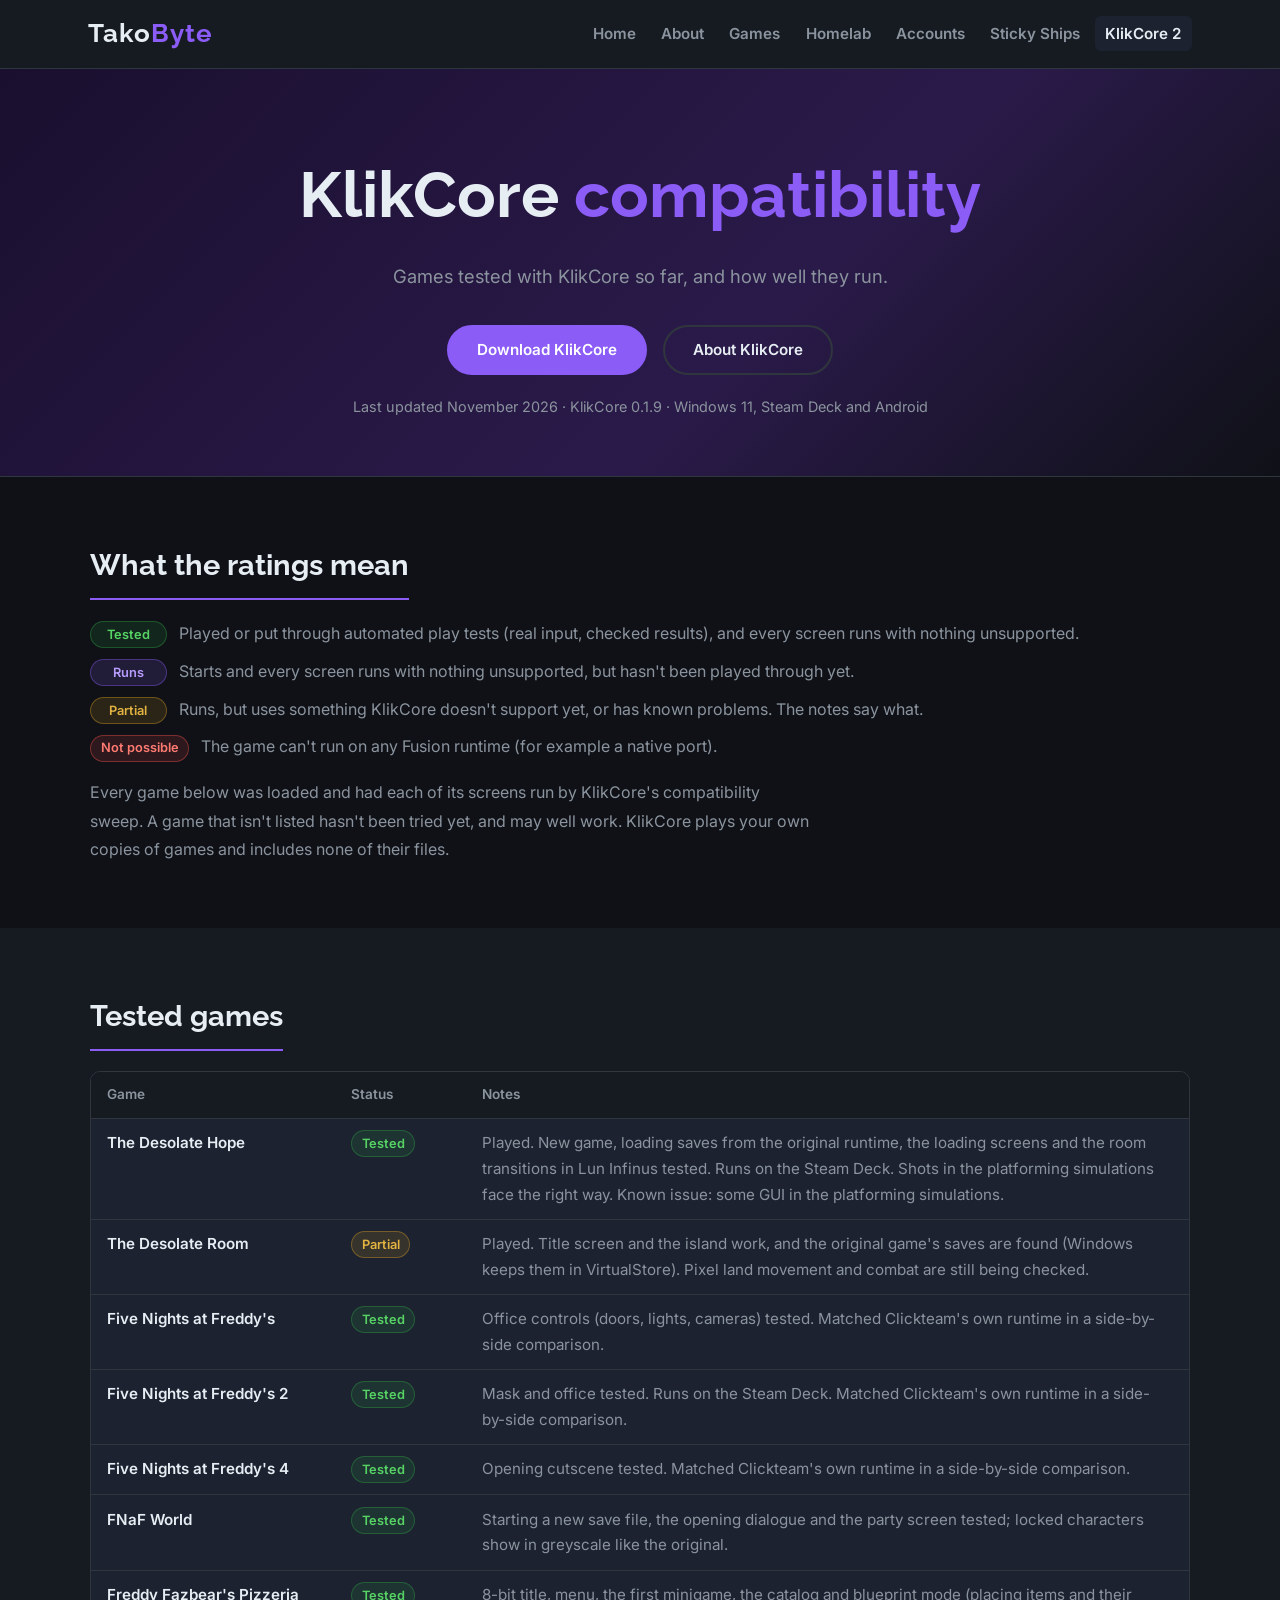
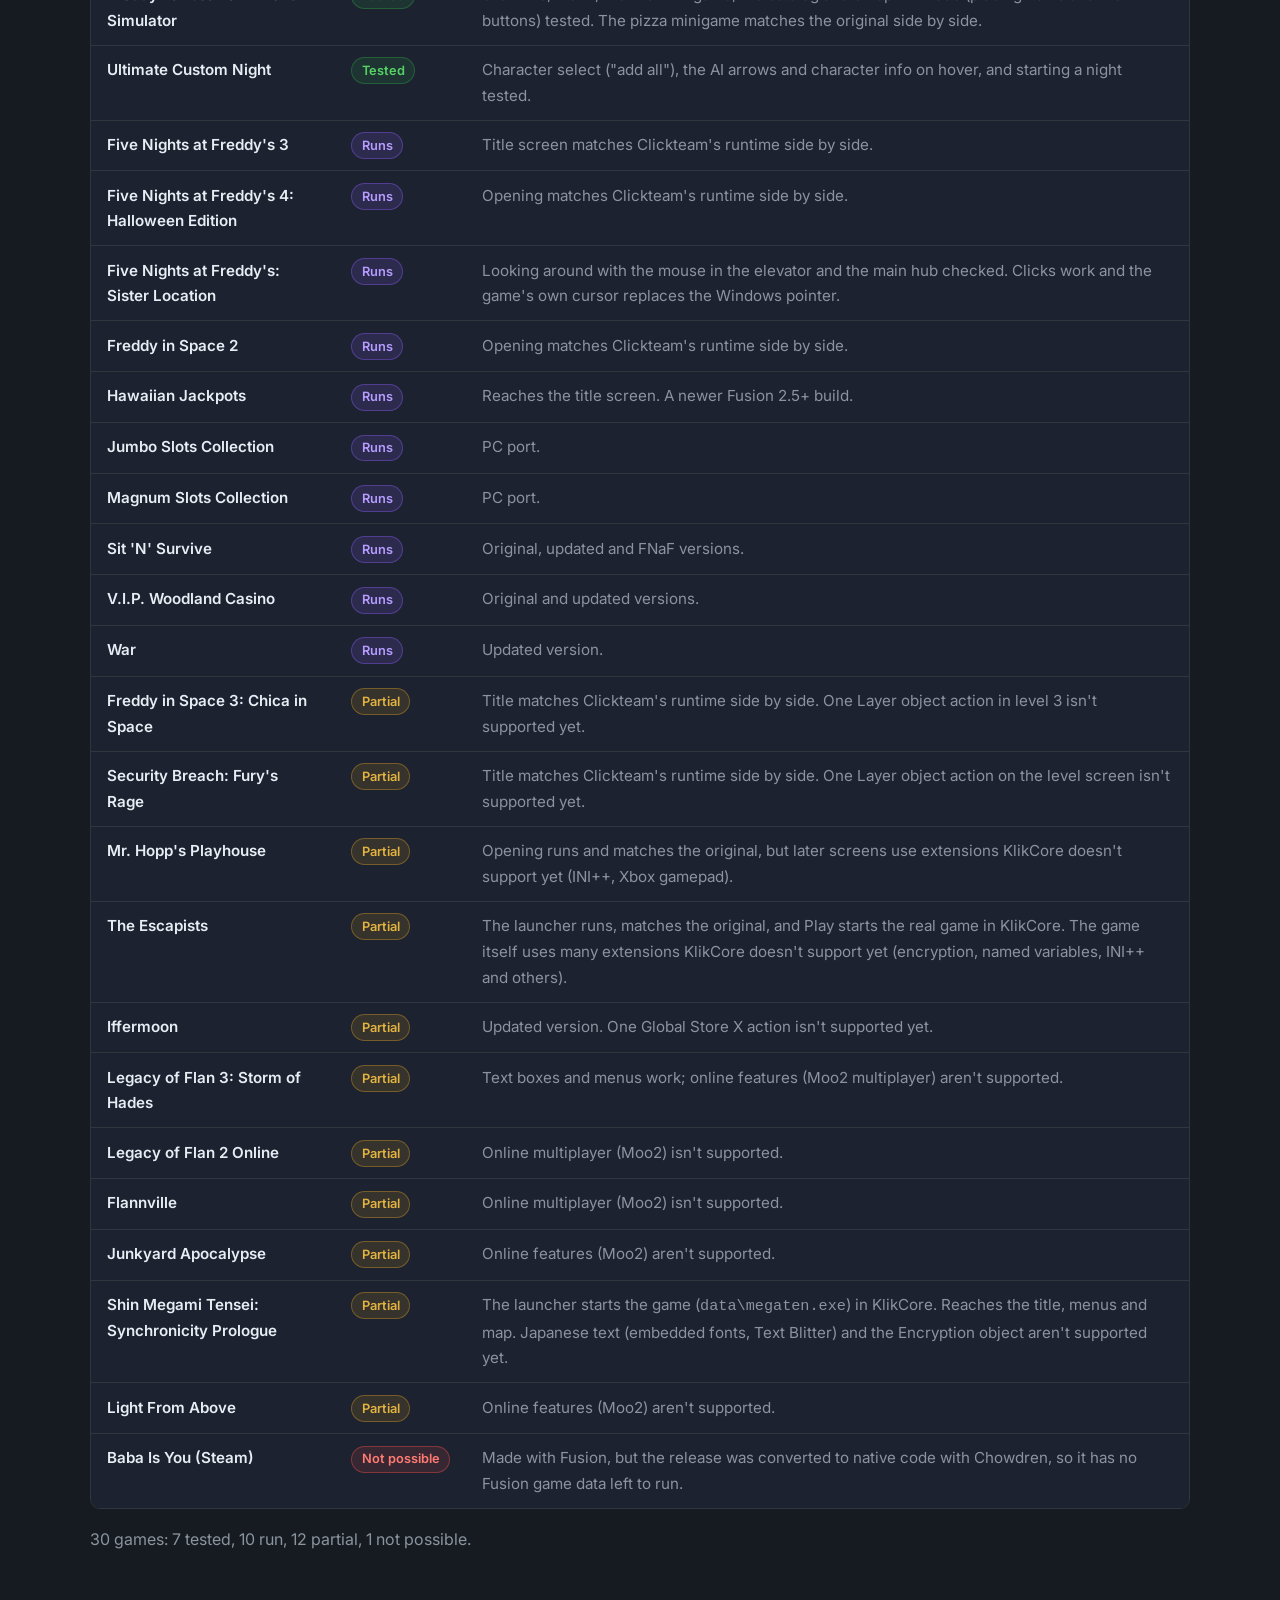
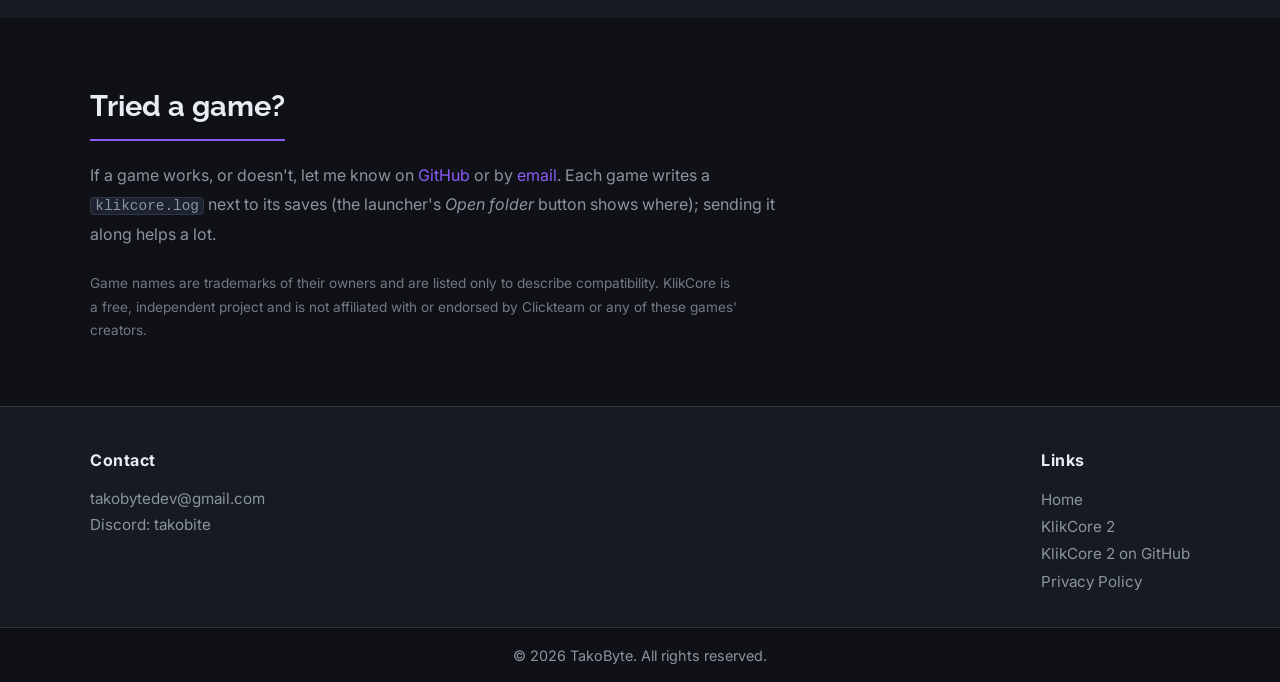
==== klikcore-compatibility.html @ ed6717c4 "Rekindle is now KlikCore 2: new pages (old ones redirect), new icon, new download links" ====
<!DOCTYPE html>
<html lang="en">
<head>
  <meta charset="UTF-8">
  <meta name="viewport" content="width=device-width,initial-scale=1.0">
  <title>KlikCore Compatibility — TakoByte</title>
  <meta name="description" content="Which Clickteam Fusion games have been tested with KlikCore, and how well they run.">
  <meta property="og:title" content="KlikCore compatibility">
  <meta property="og:description" content="Games tested with KlikCore so far, and how well they run.">
  <meta property="og:url" content="https://takobyte.net/klikcore-compatibility.html">
  <meta property="og:image" content="https://takobyte.net/assets/img/klikcore/icon.png">
  <meta name="theme-color" content="#8b5cf6">
  <link rel="icon" type="image/png" href="assets/img/favicon.png">
  <link rel="apple-touch-icon" href="assets/img/apple-touch-icon.png">
  <link rel="stylesheet" href="assets/css/style.css?v=3.4">
  <link href="https://fonts.googleapis.com/css2?family=Inter:wght@400;600&family=Raleway:wght@700&display=swap" rel="stylesheet">
</head>
<body>

  <nav class="navbar">
    <div class="container nav-inner">
      <div class="logo"><a href="index.html" style="color:inherit;text-decoration:none;">Tako<span>Byte</span></a></div>
      <ul class="nav-links" id="navLinks">
        <li><a href="index.html">Home</a></li>
        <li><a href="index.html#about">About</a></li>
        <li><a href="index.html#games">Games</a></li>
        <li><a href="index.html#homelab">Homelab</a></li>
        <li><a href="tako.html">Accounts</a></li>
        <li><a href="stickyships.html">Sticky Ships</a></li>
        <li><a href="klikcore.html" class="active">KlikCore 2</a></li>
      </ul>
      <button class="hamburger" id="hamburger" aria-label="Open navigation">
        <span></span><span></span><span></span>
      </button>
    </div>
  </nav>

  <section class="hero hero-compact" id="home">
    <div class="container hero-content">
      <h1>KlikCore <span>compatibility</span></h1>
      <p class="hero-sub">Games tested with KlikCore so far, and how well they run.</p>
      <div class="hero-btns">
        <a href="klikcore.html#download" class="btn">Download KlikCore</a>
        <a href="klikcore.html" class="btn btn-outline">About KlikCore</a>
      </div>
      <p class="hero-note">Last updated November 2026 · KlikCore 0.1.9 · Windows 11, Steam Deck and Android</p>
    </div>
  </section>

  <section class="section" id="ratings">
    <div class="container">
      <h2 class="section-title">What the ratings mean</h2>
      <div class="compat-legend">
        <p><span class="badge badge-tested">Tested</span> Played or put through automated play tests (real input, checked results), and every screen runs with nothing unsupported.</p>
        <p><span class="badge badge-runs">Runs</span> Starts and every screen runs with nothing unsupported, but hasn't been played through yet.</p>
        <p><span class="badge badge-partial">Partial</span> Runs, but uses something KlikCore doesn't support yet, or has known problems. The notes say what.</p>
        <p><span class="badge badge-no">Not possible</span> The game can't run on any Fusion runtime (for example a native port).</p>
      </div>
      <p class="section-text">
        Every game below was loaded and had each of its screens run by KlikCore's compatibility sweep.
        A game that isn't listed hasn't been tried yet, and may well work. KlikCore plays your own copies of games
        and includes none of their files.
      </p>
    </div>
  </section>

  <section class="section section-alt" id="games">
    <div class="container">
      <h2 class="section-title">Tested games</h2>
      <div class="compat-wrap">
        <table class="compat-table">
          <thead>
            <tr><th>Game</th><th>Status</th><th>Notes</th></tr>
          </thead>
          <tbody>
            <tr><td>The Desolate Hope</td><td><span class="badge badge-tested">Tested</span></td><td>Played. New game, loading saves from the original runtime, the loading screens and the room transitions in Lun Infinus tested. Runs on the Steam Deck. Shots in the platforming simulations face the right way. Known issue: some GUI in the platforming simulations.</td></tr>
            <tr><td>The Desolate Room</td><td><span class="badge badge-partial">Partial</span></td><td>Played. Title screen and the island work, and the original game's saves are found (Windows keeps them in VirtualStore). Pixel land movement and combat are still being checked.</td></tr>
            <tr><td>Five Nights at Freddy's</td><td><span class="badge badge-tested">Tested</span></td><td>Office controls (doors, lights, cameras) tested. Matched Clickteam's own runtime in a side-by-side comparison.</td></tr>
            <tr><td>Five Nights at Freddy's 2</td><td><span class="badge badge-tested">Tested</span></td><td>Mask and office tested. Runs on the Steam Deck. Matched Clickteam's own runtime in a side-by-side comparison.</td></tr>
            <tr><td>Five Nights at Freddy's 4</td><td><span class="badge badge-tested">Tested</span></td><td>Opening cutscene tested. Matched Clickteam's own runtime in a side-by-side comparison.</td></tr>
            <tr><td>FNaF World</td><td><span class="badge badge-tested">Tested</span></td><td>Starting a new save file, the opening dialogue and the party screen tested; locked characters show in greyscale like the original.</td></tr>
            <tr><td>Freddy Fazbear's Pizzeria Simulator</td><td><span class="badge badge-tested">Tested</span></td><td>8-bit title, menu, the first minigame, the catalog and blueprint mode (placing items and their buttons) tested. The pizza minigame matches the original side by side.</td></tr>
            <tr><td>Ultimate Custom Night</td><td><span class="badge badge-tested">Tested</span></td><td>Character select ("add all"), the AI arrows and character info on hover, and starting a night tested.</td></tr>
            <tr><td>Five Nights at Freddy's 3</td><td><span class="badge badge-runs">Runs</span></td><td>Title screen matches Clickteam's runtime side by side.</td></tr>
            <tr><td>Five Nights at Freddy's 4: Halloween Edition</td><td><span class="badge badge-runs">Runs</span></td><td>Opening matches Clickteam's runtime side by side.</td></tr>
            <tr><td>Five Nights at Freddy's: Sister Location</td><td><span class="badge badge-runs">Runs</span></td><td>Looking around with the mouse in the elevator and the main hub checked. Clicks work and the game's own cursor replaces the Windows pointer.</td></tr>
            <tr><td>Freddy in Space 2</td><td><span class="badge badge-runs">Runs</span></td><td>Opening matches Clickteam's runtime side by side.</td></tr>
            <tr><td>Hawaiian Jackpots</td><td><span class="badge badge-runs">Runs</span></td><td>Reaches the title screen. A newer Fusion 2.5+ build.</td></tr>
            <tr><td>Jumbo Slots Collection</td><td><span class="badge badge-runs">Runs</span></td><td>PC port.</td></tr>
            <tr><td>Magnum Slots Collection</td><td><span class="badge badge-runs">Runs</span></td><td>PC port.</td></tr>
            <tr><td>Sit 'N' Survive</td><td><span class="badge badge-runs">Runs</span></td><td>Original, updated and FNaF versions.</td></tr>
            <tr><td>V.I.P. Woodland Casino</td><td><span class="badge badge-runs">Runs</span></td><td>Original and updated versions.</td></tr>
            <tr><td>War</td><td><span class="badge badge-runs">Runs</span></td><td>Updated version.</td></tr>
            <tr><td>Freddy in Space 3: Chica in Space</td><td><span class="badge badge-partial">Partial</span></td><td>Title matches Clickteam's runtime side by side. One Layer object action in level 3 isn't supported yet.</td></tr>
            <tr><td>Security Breach: Fury's Rage</td><td><span class="badge badge-partial">Partial</span></td><td>Title matches Clickteam's runtime side by side. One Layer object action on the level screen isn't supported yet.</td></tr>
            <tr><td>Mr. Hopp's Playhouse</td><td><span class="badge badge-partial">Partial</span></td><td>Opening runs and matches the original, but later screens use extensions KlikCore doesn't support yet (INI++, Xbox gamepad).</td></tr>
            <tr><td>The Escapists</td><td><span class="badge badge-partial">Partial</span></td><td>The launcher runs, matches the original, and Play starts the real game in KlikCore. The game itself uses many extensions KlikCore doesn't support yet (encryption, named variables, INI++ and others).</td></tr>
            <tr><td>Iffermoon</td><td><span class="badge badge-partial">Partial</span></td><td>Updated version. One Global Store X action isn't supported yet.</td></tr>
            <tr><td>Legacy of Flan 3: Storm of Hades</td><td><span class="badge badge-partial">Partial</span></td><td>Text boxes and menus work; online features (Moo2 multiplayer) aren't supported.</td></tr>
            <tr><td>Legacy of Flan 2 Online</td><td><span class="badge badge-partial">Partial</span></td><td>Online multiplayer (Moo2) isn't supported.</td></tr>
            <tr><td>Flannville</td><td><span class="badge badge-partial">Partial</span></td><td>Online multiplayer (Moo2) isn't supported.</td></tr>
            <tr><td>Junkyard Apocalypse</td><td><span class="badge badge-partial">Partial</span></td><td>Online features (Moo2) aren't supported.</td></tr>
            <tr><td>Shin Megami Tensei: Synchronicity Prologue</td><td><span class="badge badge-partial">Partial</span></td><td>The launcher starts the game (<code>data\megaten.exe</code>) in KlikCore. Reaches the title, menus and map. Japanese text (embedded fonts, Text Blitter) and the Encryption object aren't supported yet.</td></tr>
            <tr><td>Light From Above</td><td><span class="badge badge-partial">Partial</span></td><td>Online features (Moo2) aren't supported.</td></tr>
            <tr><td>Baba Is You (Steam)</td><td><span class="badge badge-no">Not possible</span></td><td>Made with Fusion, but the release was converted to native code with Chowdren, so it has no Fusion game data left to run.</td></tr>
          </tbody>
        </table>
      </div>
      <p class="section-text compat-count" id="compatCount"></p>
    </div>
  </section>

  <section class="section" id="report">
    <div class="container">
      <h2 class="section-title">Tried a game?</h2>
      <p class="section-text">
        If a game works, or doesn't, let me know on <a href="https://github.com/Jackhiles/KlikCore2/issues" target="_blank" rel="noopener">GitHub</a>
        or by <a href="mailto:takobytedev@gmail.com">email</a>. Each game writes a <code>klikcore.log</code> next to its saves
        (the launcher's <em>Open folder</em> button shows where); sending it along helps a lot.
      </p>
      <p class="fine-print">
        Game names are trademarks of their owners and are listed only to describe compatibility. KlikCore is a free,
        independent project and is not affiliated with or endorsed by Clickteam or any of these games' creators.
      </p>
    </div>
  </section>

  <footer class="footer" id="contact">
    <div class="container footer-content">
      <div>
        <h4>Contact</h4>
        <p><a href="mailto:takobytedev@gmail.com">takobytedev@gmail.com</a></p>
        <p>Discord: takobite</p>
      </div>
      <div>
        <h4>Links</h4>
        <a href="index.html">Home</a><br>
        <a href="klikcore.html">KlikCore 2</a><br>
        <a href="https://github.com/Jackhiles/KlikCore2" target="_blank" rel="noopener">KlikCore 2 on GitHub</a><br>
        <a href="privacy.html">Privacy Policy</a>
      </div>
    </div>
    <div class="footer-bottom">&copy; 2026 TakoByte. All rights reserved.</div>
  </footer>

  <a href="#home" class="back-to-top scrollto" aria-label="Back to top">
    <svg width="18" height="18" viewBox="0 0 24 24" fill="none" stroke="currentColor" stroke-width="2.5" stroke-linecap="round" stroke-linejoin="round" aria-hidden="true"><path d="M12 19V5M5 12l7-7 7 7"/></svg>
  </a>

  <script src="assets/js/main.js?v=3.0"></script>
  <script>
    // Summary line from the table.
    (function () {
      var n = function (c) { return document.querySelectorAll('.compat-table .badge-' + c).length; };
      var total = document.querySelectorAll('.compat-table tbody tr').length;
      document.getElementById('compatCount').textContent =
        total + ' games: ' + n('tested') + ' tested, ' + n('runs') + ' run, ' + n('partial') + ' partial, ' + n('no') + ' not possible.';
    })();
  </script>
</body>
</html>
---- assets/css/style.css ----
/* ── Reset & Base ── */
*, *::before, *::after { box-sizing: border-box; margin: 0; padding: 0; }

:root {
  --bg:        #0f1117;
  --bg-alt:    #161b22;
  --bg-card:   #1c2230;
  --accent:    #8b5cf6;
  --accent-dim:#6d3fd1;
  --text:      #e6edf3;
  --text-muted:#8b949e;
  --border:    #30363d;
  --radius:    10px;
}

html { scroll-behavior: smooth; }

body {
  font-family: 'Inter', Arial, sans-serif;
  background: var(--bg);
  color: var(--text);
  font-size: 1rem;
  line-height: 1.7;
}

a { color: var(--accent); text-decoration: none; }
a:hover { text-decoration: underline; }

img { max-width: 100%; }

.container {
  width: 90%;
  max-width: 1100px;
  margin: 0 auto;
}

/* ── Navbar ── */
.navbar {
  position: sticky;
  top: 0;
  z-index: 100;
  background: var(--bg-alt);
  border-bottom: 1px solid var(--border);
}

.nav-inner {
  display: flex;
  align-items: center;
  justify-content: space-between;
  padding: 0.75rem 1.5rem;
  max-width: 1200px;
  margin: 0 auto;
}

.logo {
  font-family: 'Raleway', sans-serif;
  font-size: 1.6rem;
  font-weight: 700;
  color: var(--text);
  letter-spacing: 1px;
  display: flex;
  align-items: center;
  gap: 0.5rem;
}

.logo img { height: 32px; width: auto; display: block; }

.logo span { color: var(--accent); }

.nav-links {
  display: flex;
  flex-direction: row;
  align-items: center;
  gap: 0.25rem;
  list-style: none;
}

.nav-links a {
  color: var(--text-muted);
  font-weight: 600;
  font-size: 0.95rem;
  padding: 0.3em 0.7em;
  border-radius: 6px;
  transition: background 0.15s, color 0.15s;
  display: inline-block;
}

.nav-links a:hover,
.nav-links a:focus,
.nav-links a.active {
  background: var(--bg-card);
  color: var(--text);
  text-decoration: none;
  outline: none;
}

.hamburger {
  display: none;
  flex-direction: column;
  gap: 5px;
  background: none;
  border: none;
  cursor: pointer;
  padding: 4px;
}

.hamburger span {
  display: block;
  height: 2px;
  width: 24px;
  background: var(--text);
  border-radius: 2px;
}

/* ── Hero ── */
.hero {
  background: linear-gradient(135deg, #1a0f2e 0%, #2a1a4a 60%, #0f1117 100%);
  padding: 6rem 0 5rem;
  text-align: center;
  border-bottom: 1px solid var(--border);
  position: relative;
  overflow: hidden;
}

.hero-content h1 {
  font-family: 'Raleway', sans-serif;
  font-size: clamp(2.5rem, 6vw, 4rem);
  font-weight: 700;
  color: var(--text);
  margin-bottom: 0.75rem;
}

.hero-content h1 span { color: var(--accent); }

.hero-sub {
  font-size: 1.15rem;
  color: var(--text-muted);
  max-width: 600px;
  margin: 0 auto 2rem;
}

.hero-btns {
  display: flex;
  gap: 1rem;
  justify-content: center;
  flex-wrap: wrap;
}

/* ── Hero video variant (Sticky Ships) ── */
.hero-video {
  position: absolute;
  inset: 0;
  width: 100%;
  height: 100%;
  object-fit: cover;
  opacity: 0.35;
  z-index: 0;
}

.hero-content { position: relative; z-index: 1; }

/* ── Buttons ── */
.btn {
  display: inline-block;
  background: var(--accent);
  color: #fff;
  padding: 0.65rem 1.75rem;
  border-radius: 30px;
  font-weight: 600;
  font-size: 0.95rem;
  transition: background 0.2s, transform 0.1s;
  border: 2px solid var(--accent);
  cursor: pointer;
  text-decoration: none;
}

.btn:hover {
  background: var(--accent-dim);
  border-color: var(--accent-dim);
  text-decoration: none;
  transform: translateY(-1px);
}

.btn-outline {
  background: transparent;
  color: var(--text);
  border-color: var(--border);
}

.btn-outline:hover {
  background: var(--bg-card);
  border-color: var(--accent);
  color: var(--accent);
}

/* ── Sections ── */
.section {
  padding: 4rem 0;
  background: var(--bg);
}

.section-alt {
  background: var(--bg-alt);
}

.section-title {
  font-family: 'Raleway', sans-serif;
  font-size: 1.8rem;
  font-weight: 700;
  color: var(--text);
  margin-bottom: 1.25rem;
  padding-bottom: 0.5rem;
  border-bottom: 2px solid var(--accent);
  display: inline-block;
}

.subsection-title {
  font-size: 1.1rem;
  font-weight: 600;
  color: var(--accent);
  margin: 1.5rem 0 0.5rem;
}

.section-text {
  color: var(--text-muted);
  max-width: 72ch;
  line-height: 1.8;
}

.section-row {
  display: flex;
  gap: 2.5rem;
  flex-wrap: wrap;
  align-items: flex-start;
}

.section-row > .section-main { flex: 1 1 400px; }

/* ── Discord widget ── */
.discord-embed {
  flex: 0 0 auto;
  border-radius: var(--radius);
  overflow: hidden;
  border: 1px solid var(--border);
}

.discord-embed iframe { display: block; border: 0; }

/* ── Button groups (games / profiles) ── */
.btn-row {
  display: flex;
  gap: 0.75rem;
  flex-wrap: wrap;
  margin-top: 1rem;
}

/* ── Tag list (Tools I Use) ── */
.tag-list {
  list-style: none;
  margin-top: 0.75rem;
  display: flex;
  flex-wrap: wrap;
  gap: 0.5rem;
}

.tag-list li {
  background: var(--bg-card);
  border: 1px solid var(--border);
  color: var(--text-muted);
  font-size: 0.88rem;
  padding: 0.35rem 0.85rem;
  border-radius: 20px;
}

/* ── Homelab ── */
.homelab-figure {
  margin: 1.5rem 0;
}

.homelab-figure img {
  max-width: 100%;
  height: auto;
  border-radius: var(--radius);
  display: block;
  border: 1px solid var(--border);
}

.homelab-figure figcaption {
  color: var(--text-muted);
  font-size: 0.9rem;
  margin-top: 0.5rem;
}

/* ── Accounts page ── */
.account-group + .account-group { margin-top: 2rem; }

.account-grid {
  display: grid;
  grid-template-columns: repeat(auto-fill, minmax(200px, 1fr));
  gap: 1rem;
  margin-top: 1rem;
}

.account-card {
  display: flex;
  flex-direction: column;
  gap: 0.25rem;
  background: var(--bg-card);
  border: 1px solid var(--border);
  border-radius: var(--radius);
  padding: 1.1rem 1.4rem;
  color: var(--text);
  text-decoration: none;
  transition: transform 0.15s, border-color 0.15s;
}

.account-card:hover {
  transform: translateY(-2px);
  border-color: var(--accent);
  text-decoration: none;
}

.account-card strong { font-size: 1.02rem; }
.account-card span { color: var(--text-muted); font-size: 0.85rem; }

/* ── Screenshot gallery grid (Sticky Ships) ── */
.gallery-grid {
  display: grid;
  grid-template-columns: repeat(auto-fit, minmax(220px, 1fr));
  gap: 1.25rem;
  margin-top: 1.5rem;
}

.gallery-grid a {
  display: block;
  border-radius: var(--radius);
  overflow: hidden;
  border: 1px solid var(--border);
  transition: transform 0.15s, border-color 0.15s;
}

.gallery-grid a:hover {
  transform: translateY(-2px);
  border-color: var(--accent);
}

.gallery-grid img {
  width: 100%;
  height: 180px;
  object-fit: cover;
  display: block;
}

/* ── UCN Maker ── */
.hero-banner {
  display: block;
  width: 100%;
  max-width: 1000px;
  margin: 0 auto;
  border-radius: var(--radius);
  border: 1px solid var(--border);
}

.gallery-wide { grid-template-columns: repeat(auto-fit, minmax(300px, 1fr)); }
.gallery-wide img { height: auto; aspect-ratio: 16 / 9; }

.hero-note {
  color: var(--text-muted);
  font-size: 0.9rem;
  margin-top: 1.25rem;
}

/* feature cards */
.feature-grid {
  display: grid;
  grid-template-columns: repeat(auto-fill, minmax(280px, 1fr));
  gap: 1rem;
  margin-top: 0.5rem;
}

.feature-card {
  background: var(--bg-card);
  border: 1px solid var(--border);
  border-radius: var(--radius);
  padding: 1.25rem 1.4rem;
}

.feature-card h3 {
  font-size: 1.05rem;
  color: var(--text);
  margin-bottom: 0.4rem;
}

.feature-card p { color: var(--text-muted); font-size: 0.95rem; line-height: 1.65; }

.section-text + .section-text { margin-top: 1rem; }

.section-text code {
  background: var(--bg-card);
  border: 1px solid var(--border);
  border-radius: 4px;
  padding: 0 0.3em;
  font-size: 0.9em;
}

.fine-print {
  color: var(--text-muted);
  font-size: 0.85rem;
  max-width: 72ch;
  margin-top: 1.5rem;
  opacity: 0.8;
}

/* ── KlikCore 2 ── */
.rk-logo {
  display: block;
  width: 128px;
  height: 128px;
  margin: 0 auto 1rem;
}

.rk-downloads {
  display: grid;
  grid-template-columns: repeat(auto-fit, minmax(260px, 1fr));
  gap: 1rem;
  margin-top: 1.25rem;
}

.rk-dl {
  display: flex;
  flex-direction: column;
  gap: 0.75rem;
}

.rk-dl p { flex: 1; }
.rk-dl .btn { text-align: center; }

.rk-alt { color: var(--accent); }

/* KlikCore 2 compatibility */
.hero-compact { padding: 4.5rem 0 3.5rem; }

.badge {
  display: inline-block;
  padding: 0.1rem 0.6rem;
  border-radius: 999px;
  font-size: 0.8rem;
  font-weight: 600;
  white-space: nowrap;
  border: 1px solid transparent;
}
.badge-tested  { background: rgba(46, 160, 67, 0.15);  color: #56d364; border-color: rgba(46, 160, 67, 0.4); }
.badge-runs    { background: rgba(139, 92, 246, 0.15); color: #b69cff; border-color: rgba(139, 92, 246, 0.4); }
.badge-partial { background: rgba(210, 153, 34, 0.15); color: #e3b341; border-color: rgba(210, 153, 34, 0.4); }
.badge-no      { background: rgba(248, 81, 73, 0.12); color: #ff7b72; border-color: rgba(248, 81, 73, 0.4); }

.compat-legend p { color: var(--text-muted); margin-bottom: 0.6rem; }
.compat-legend .badge { margin-right: 0.5rem; min-width: 4.8rem; text-align: center; }
.compat-legend + .section-text { margin-top: 1rem; }

.compat-wrap {
  overflow-x: auto;
  border: 1px solid var(--border);
  border-radius: var(--radius);
}

.compat-table {
  width: 100%;
  border-collapse: collapse;
  background: var(--bg-card);
  font-size: 0.95rem;
}
.compat-table th, .compat-table td {
  text-align: left;
  padding: 0.7rem 1rem;
  border-bottom: 1px solid var(--border);
  vertical-align: top;
}
.compat-table th { color: var(--text-muted); font-weight: 600; font-size: 0.85rem; background: var(--bg-alt); }
.compat-table tbody tr:last-child td { border-bottom: none; }
.compat-table td:first-child { font-weight: 600; min-width: 12rem; }
.compat-table td:last-child { color: var(--text-muted); }
.compat-count { margin-top: 1rem; }

/* ── Legal page wrapper (Privacy Policy) ── */
.legal-wrap {
  background: #fff;
  color: #222;
  border-radius: var(--radius);
  padding: 2.5rem;
  max-width: 900px;
  margin: 2.5rem auto;
  line-height: 1.6;
}

/* ── Footer ── */
.footer {
  background: var(--bg-alt);
  border-top: 1px solid var(--border);
  padding: 2.5rem 0 0;
}

.footer-content {
  display: flex;
  gap: 2.5rem;
  flex-wrap: wrap;
  justify-content: space-between;
  padding-bottom: 2rem;
}

.footer h4 {
  color: var(--text);
  font-size: 1rem;
  margin-bottom: 0.75rem;
  letter-spacing: 0.5px;
}

.footer p, .footer a {
  color: var(--text-muted);
  font-size: 0.95rem;
}

.footer a:hover { color: var(--text); }

.footer-bottom {
  background: var(--bg);
  color: var(--text-muted);
  text-align: center;
  padding: 1rem 0;
  font-size: 0.9rem;
  border-top: 1px solid var(--border);
}

/* ── Social buttons ── */
.social-links {
  display: flex;
  flex-wrap: wrap;
  gap: 0.6rem;
  margin-top: 0.75rem;
}

.social-btn {
  display: inline-flex;
  align-items: center;
  gap: 0.5rem;
  padding: 0.4rem 0.85rem;
  border-radius: 8px;
  font-weight: 600;
  font-size: 0.9rem;
  text-decoration: none;
  transition: opacity 0.15s, transform 0.1s;
  background: var(--bg-card);
  border: 1px solid var(--border);
  color: var(--text);
}

.social-btn svg { flex-shrink: 0; }

.social-btn:hover { opacity: 0.88; transform: translateY(-1px); text-decoration: none; border-color: var(--accent); }

/* ── Back to top ── */
.back-to-top {
  position: fixed;
  right: 1.25rem;
  bottom: 1.25rem;
  width: 42px;
  height: 42px;
  border-radius: 50%;
  background: var(--accent);
  color: #fff;
  display: flex;
  align-items: center;
  justify-content: center;
  box-shadow: 0 2px 10px rgba(0,0,0,0.35);
  opacity: 0;
  visibility: hidden;
  transition: opacity 0.2s, transform 0.15s, background 0.15s;
  z-index: 99;
}

.back-to-top.visible { opacity: 1; visibility: visible; }
.back-to-top:hover { background: var(--accent-dim); transform: translateY(-2px); }

/* ── Responsive ── */
@media (max-width: 900px) {
  .nav-links {
    position: absolute;
    top: 60px;
    right: 0;
    background: var(--bg-alt);
    border: 1px solid var(--border);
    border-radius: 0 0 var(--radius) var(--radius);
    flex-direction: column;
    align-items: flex-start;
    width: 220px;
    padding: 1rem 0.5rem;
    display: none;
    z-index: 100;
  }
  .nav-links.open { display: flex; }
  .hamburger { display: flex; }
  .footer-content { flex-direction: column; }
  .section-row { flex-direction: column; }
  .discord-embed { width: 100%; }
  .discord-embed iframe { width: 100%; }
}

@media (max-width: 600px) {
  .hero { padding: 4rem 0 3rem; }
  .section { padding: 3rem 0; }
  .legal-wrap { padding: 1.5rem; }
}
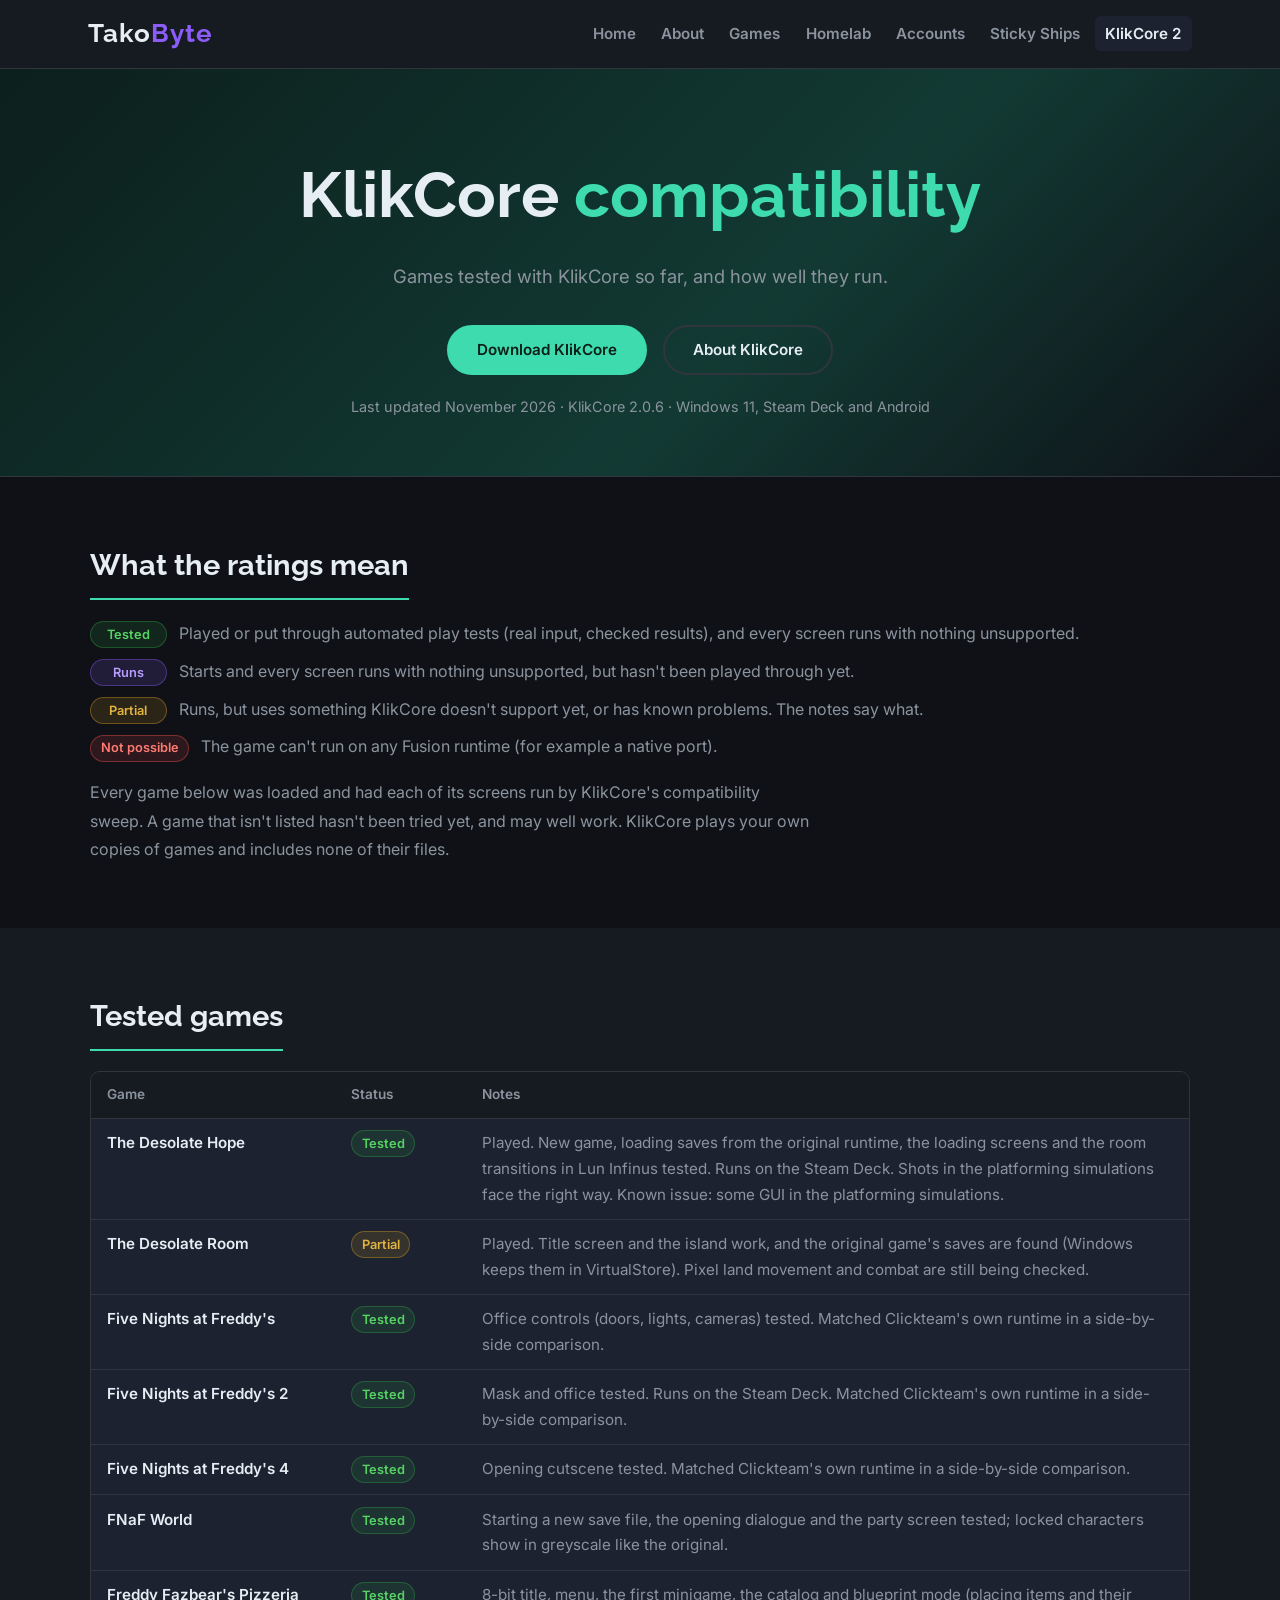
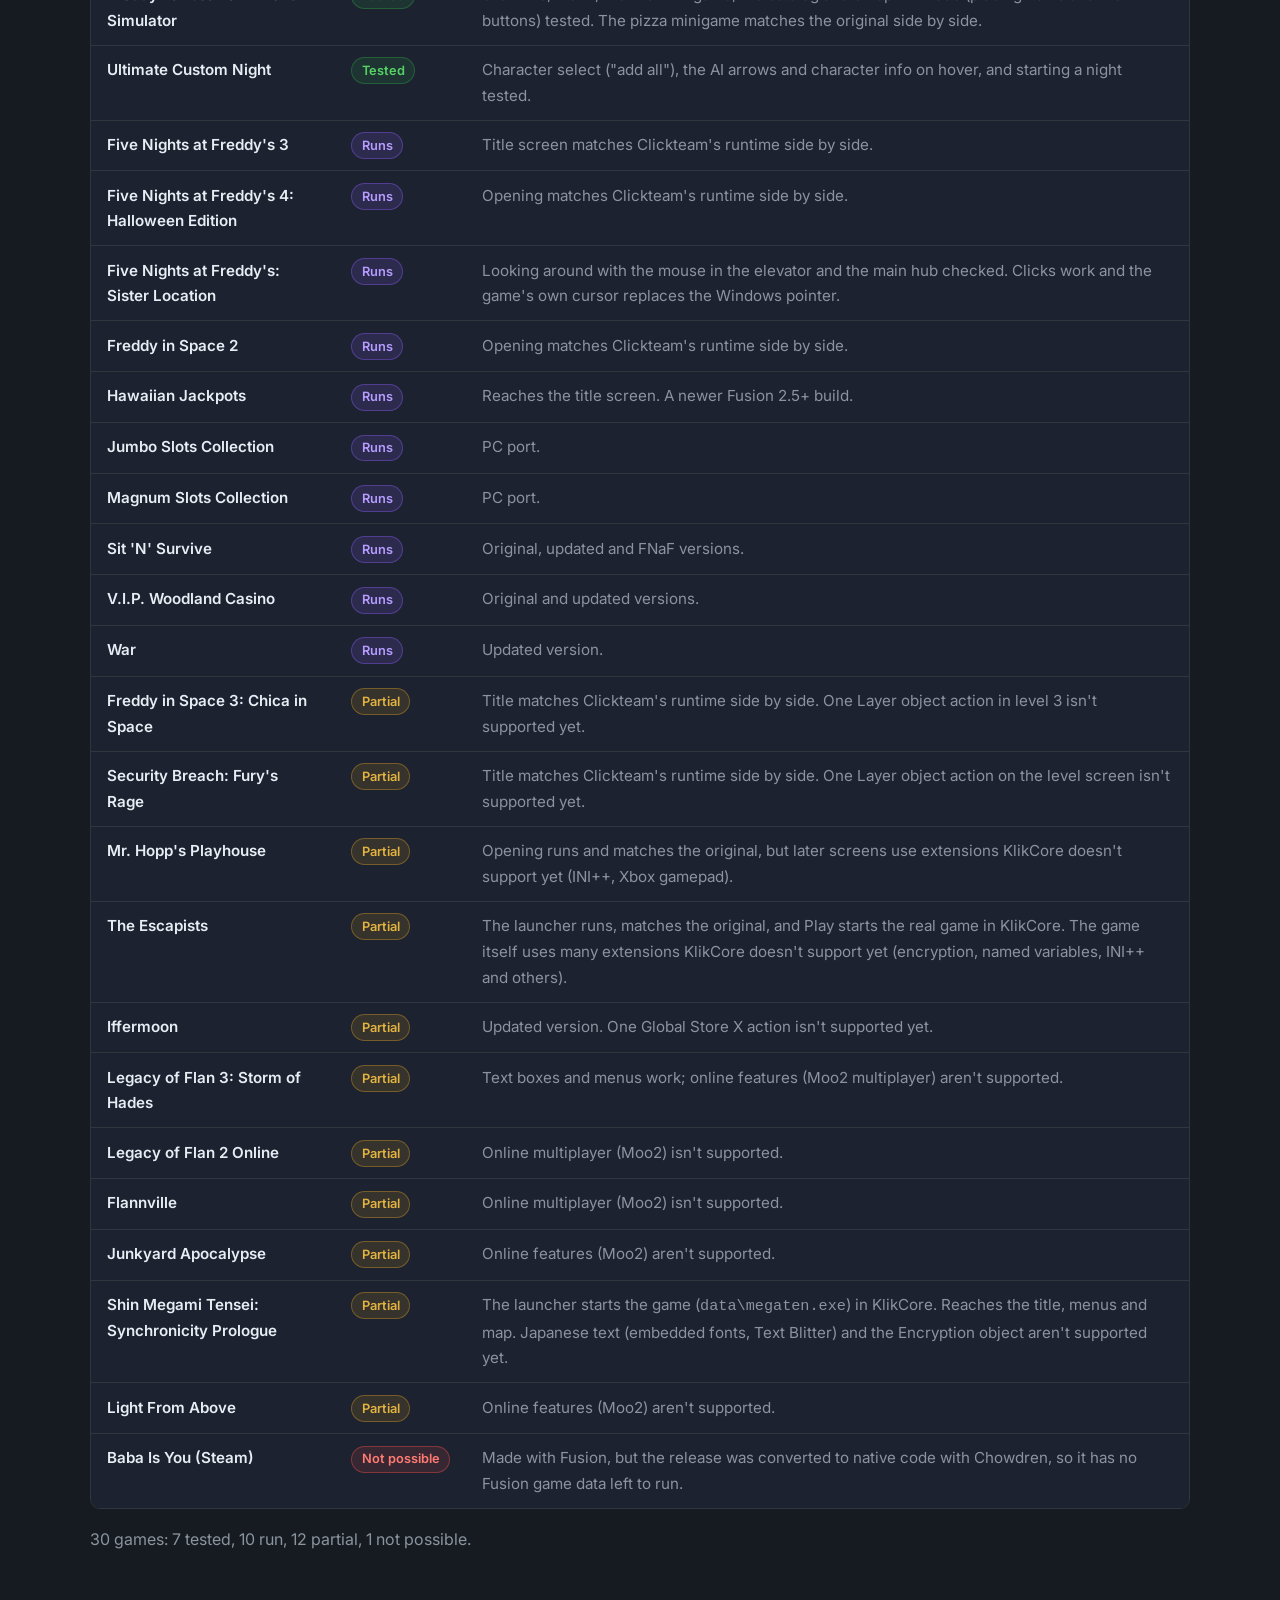
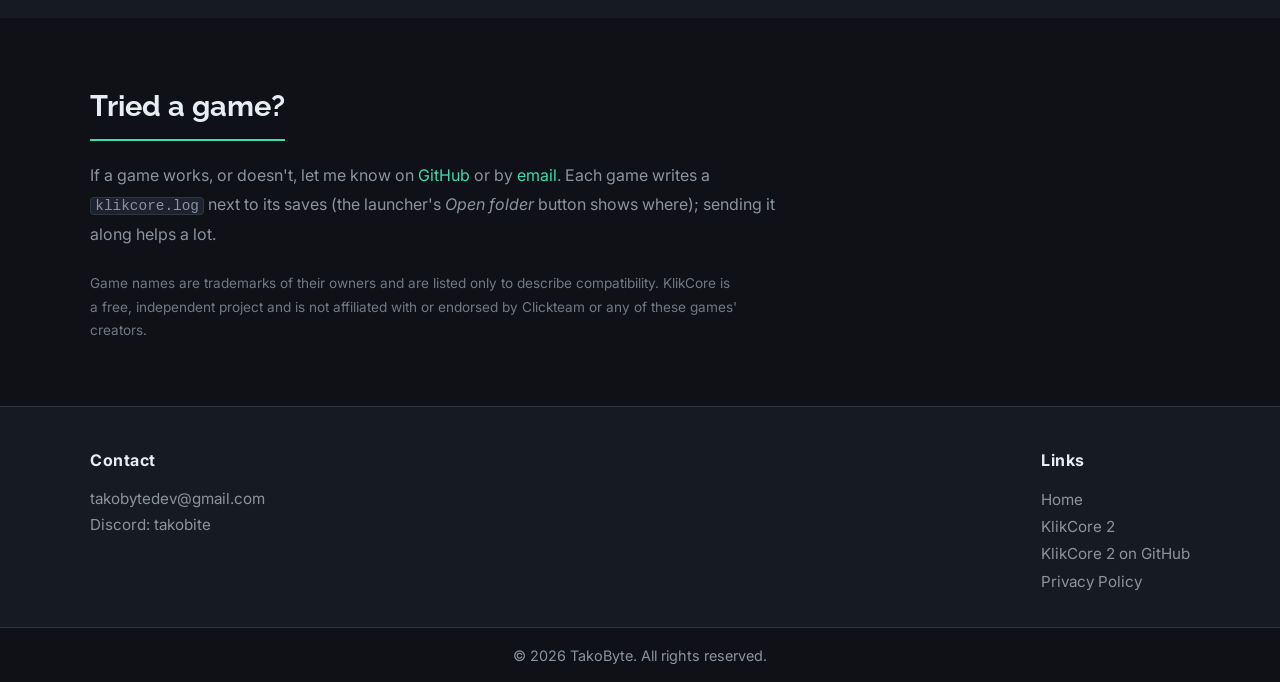
==== commit fd90942c: "KlikCore pages: mint colours like the app, launcher screenshot in the hero and link previews, Rekind" ====
--- a/klikcore-compatibility.html
+++ b/klikcore-compatibility.html
@@ -8,14 +8,18 @@
   <meta property="og:title" content="KlikCore compatibility">
   <meta property="og:description" content="Games tested with KlikCore so far, and how well they run.">
   <meta property="og:url" content="https://takobyte.net/klikcore-compatibility.html">
-  <meta property="og:image" content="https://takobyte.net/assets/img/klikcore/icon.png">
-  <meta name="theme-color" content="#8b5cf6">
+  <meta property="og:image" content="https://takobyte.net/assets/img/klikcore/gallery/library.jpg">
+  <meta property="og:image:width" content="1280">
+  <meta property="og:image:height" content="720">
+  <meta name="twitter:card" content="summary_large_image">
+  <meta name="twitter:image" content="https://takobyte.net/assets/img/klikcore/gallery/library.jpg">
+  <meta name="theme-color" content="#3ddbad">
   <link rel="icon" type="image/png" href="assets/img/favicon.png">
   <link rel="apple-touch-icon" href="assets/img/apple-touch-icon.png">
-  <link rel="stylesheet" href="assets/css/style.css?v=3.4">
+  <link rel="stylesheet" href="assets/css/style.css?v=3.6">
   <link href="https://fonts.googleapis.com/css2?family=Inter:wght@400;600&family=Raleway:wght@700&display=swap" rel="stylesheet">
 </head>
-<body>
+<body class="klikcore">
 
   <nav class="navbar">
     <div class="container nav-inner">
@@ -43,7 +47,7 @@
         <a href="klikcore.html#download" class="btn">Download KlikCore</a>
         <a href="klikcore.html" class="btn btn-outline">About KlikCore</a>
       </div>
-      <p class="hero-note">Last updated November 2026 · KlikCore 0.1.9 · Windows 11, Steam Deck and Android</p>
+      <p class="hero-note">Last updated November 2026 · KlikCore 2.0.6 · Windows 11, Steam Deck and Android</p>
     </div>
   </section>
 
--- a/assets/css/style.css
+++ b/assets/css/style.css
@@ -610,3 +610,31 @@
   .section { padding: 3rem 0; }
   .legal-wrap { padding: 1.5rem; }
 }
+
+/* ── Screenshot gallery with captions (KlikCore) ── */
+.shots { grid-template-columns: repeat(auto-fit, minmax(min(300px, 100%), 1fr)); }
+.shots .shot { margin: 0; }
+.shots figcaption {
+  color: var(--text-muted);
+  font-size: 0.85rem;
+  line-height: 1.4;
+  margin-top: 0.5rem;
+}
+
+/* ── KlikCore pages: the launcher's mint (dark text on it, as in the app) ── */
+body.klikcore { --accent: #3ddbad; --accent-dim: #2fb88f; }
+body.klikcore .logo span { color: #8b5cf6; }
+body.klikcore .btn:not(.btn-outline),
+body.klikcore .btn:not(.btn-outline):hover,
+body.klikcore .back-to-top { color: #0b1f18; }
+body.klikcore .hero { background: linear-gradient(135deg, #0c1f1c 0%, #123a33 60%, #0f1117 100%); }
+.kc-hero-shot {
+  display: block;
+  max-width: 920px;
+  margin: 2.5rem auto 0;
+  border-radius: var(--radius);
+  overflow: hidden;
+  border: 1px solid var(--border);
+  box-shadow: 0 18px 50px rgba(0, 0, 0, 0.45);
+}
+.kc-hero-shot img { display: block; width: 100%; height: auto; }
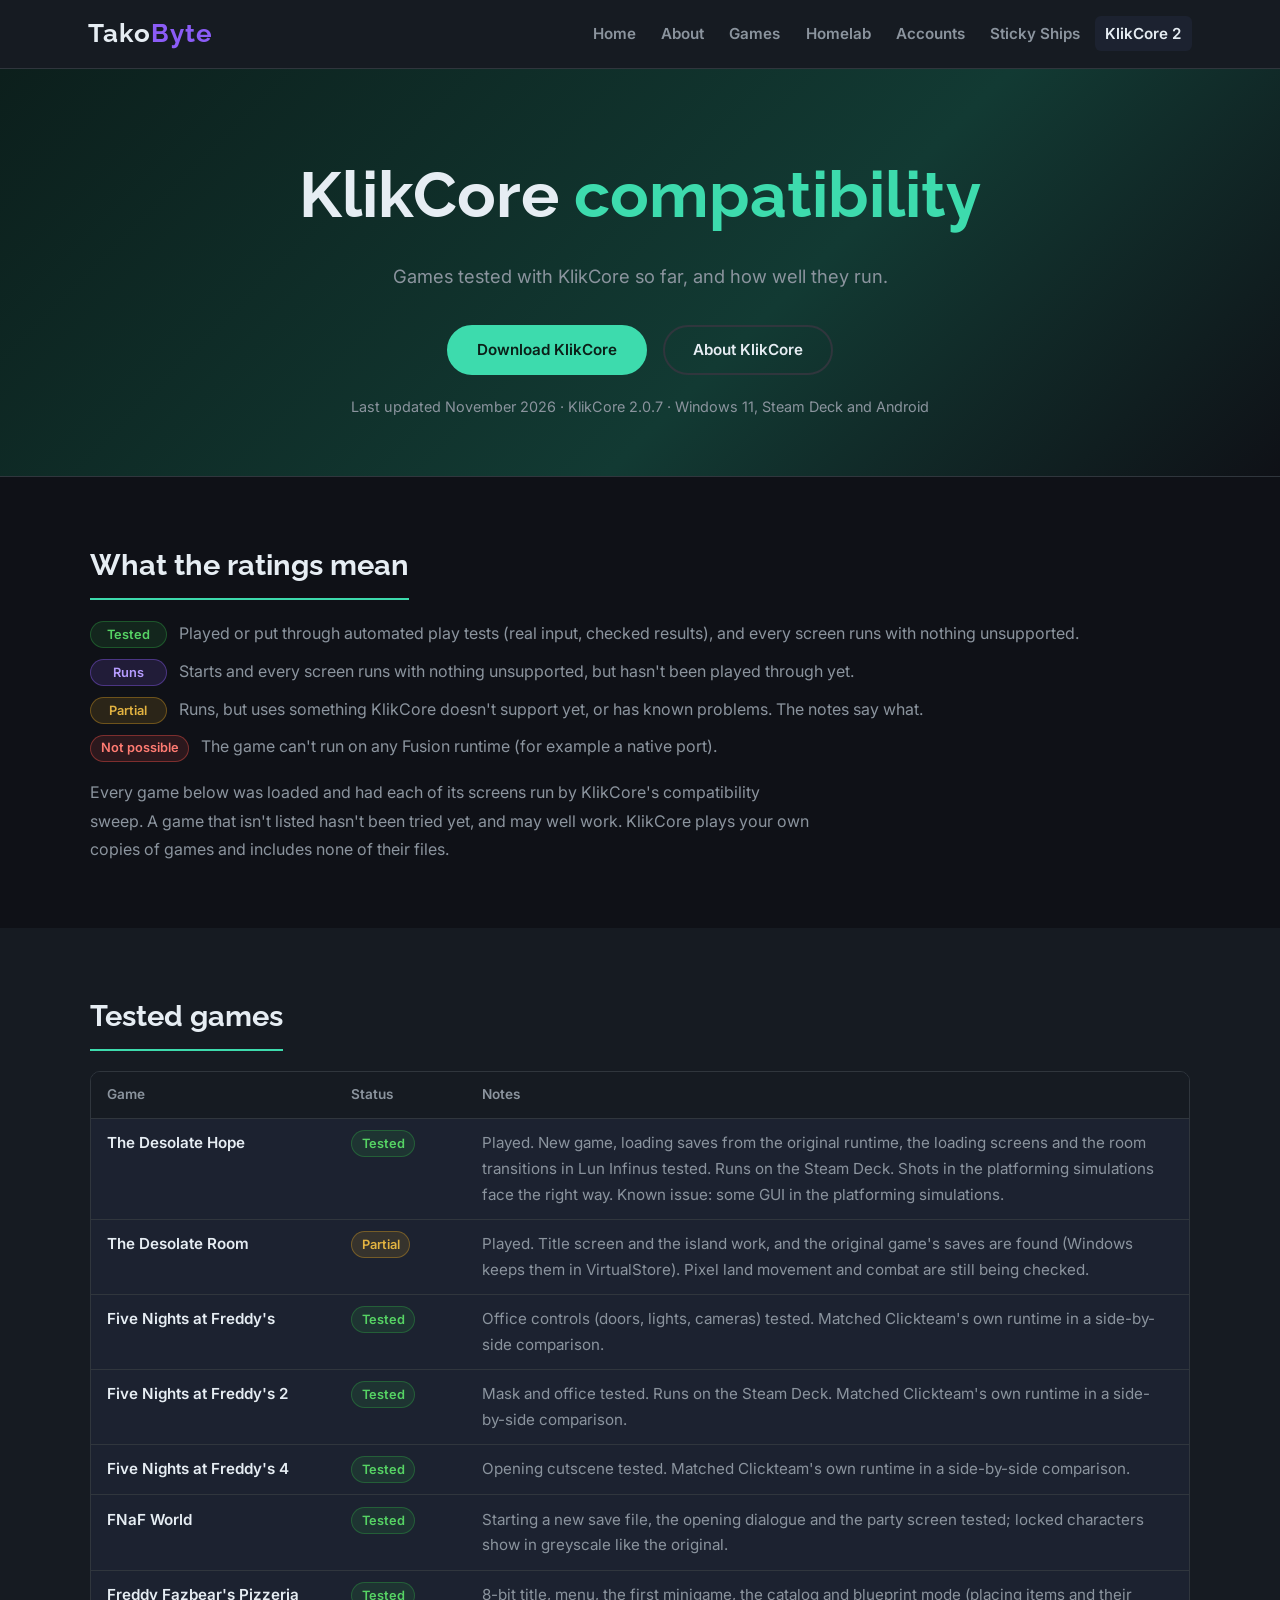
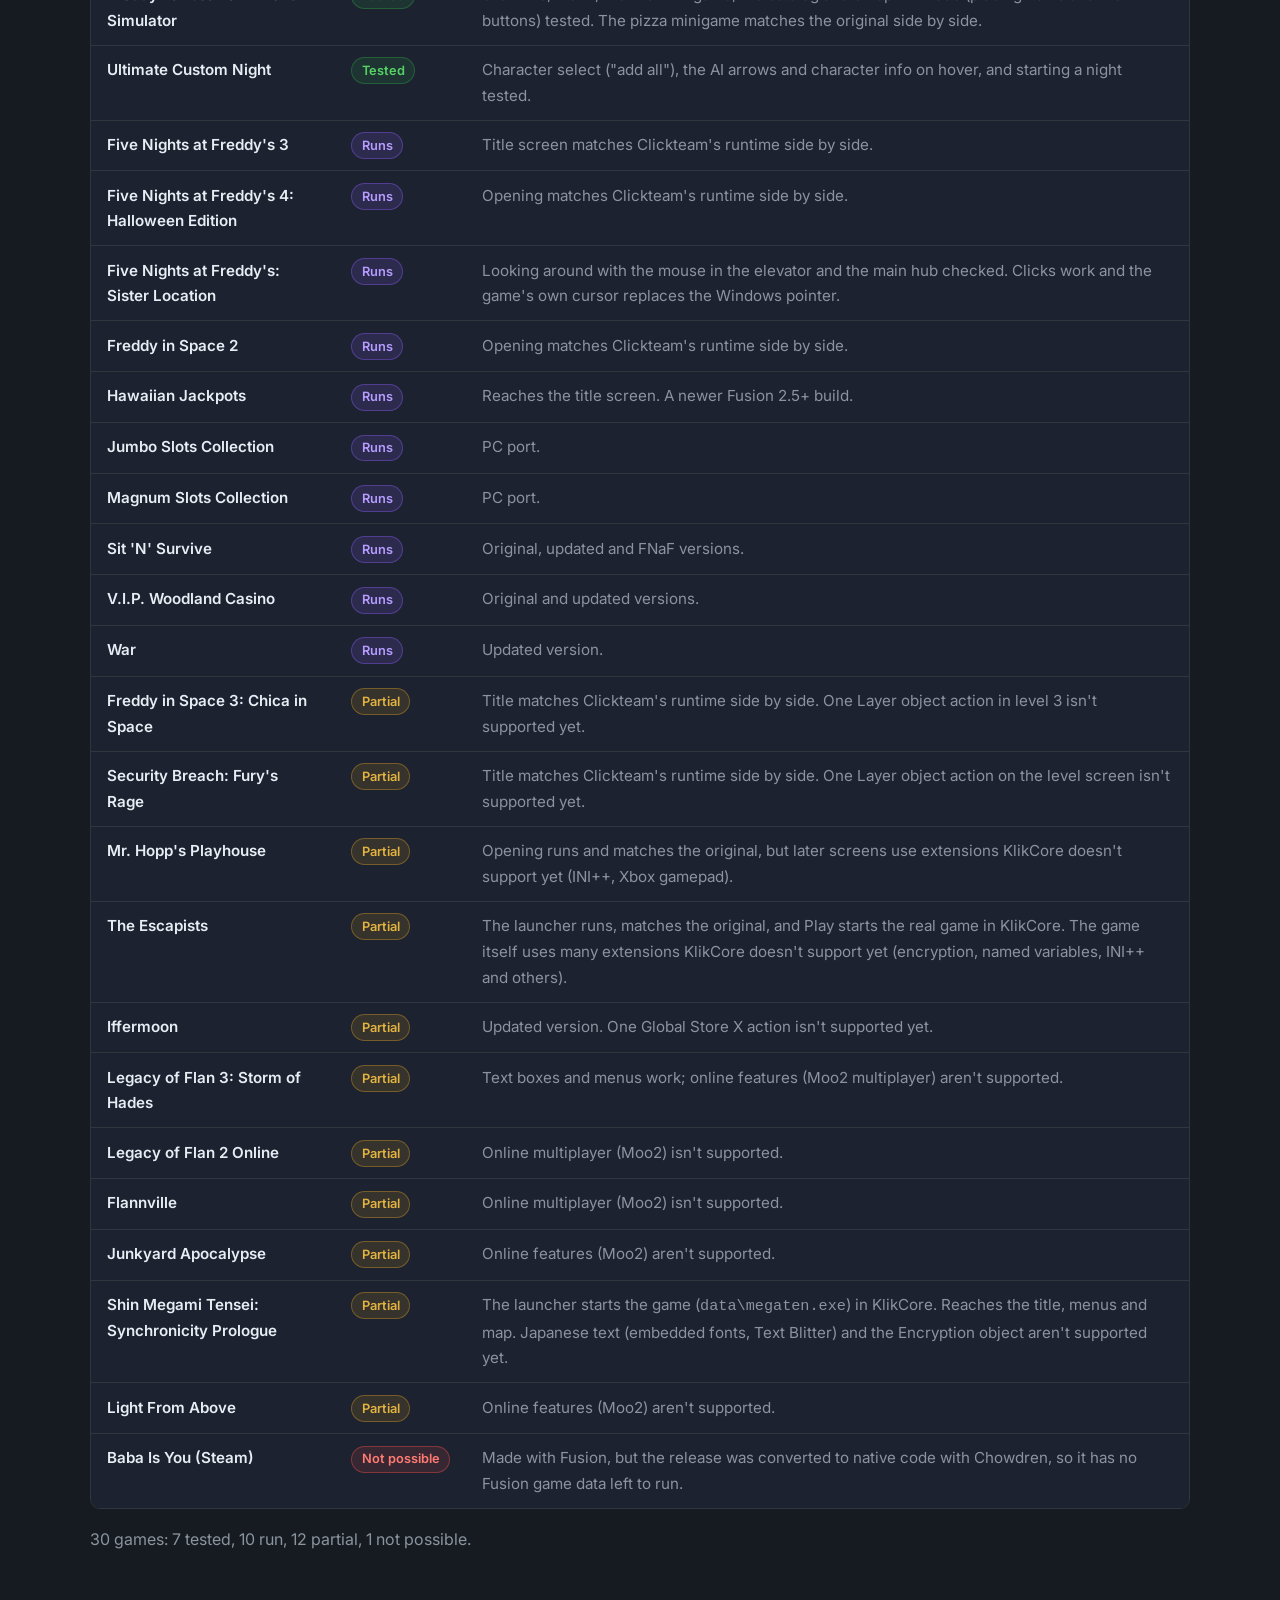
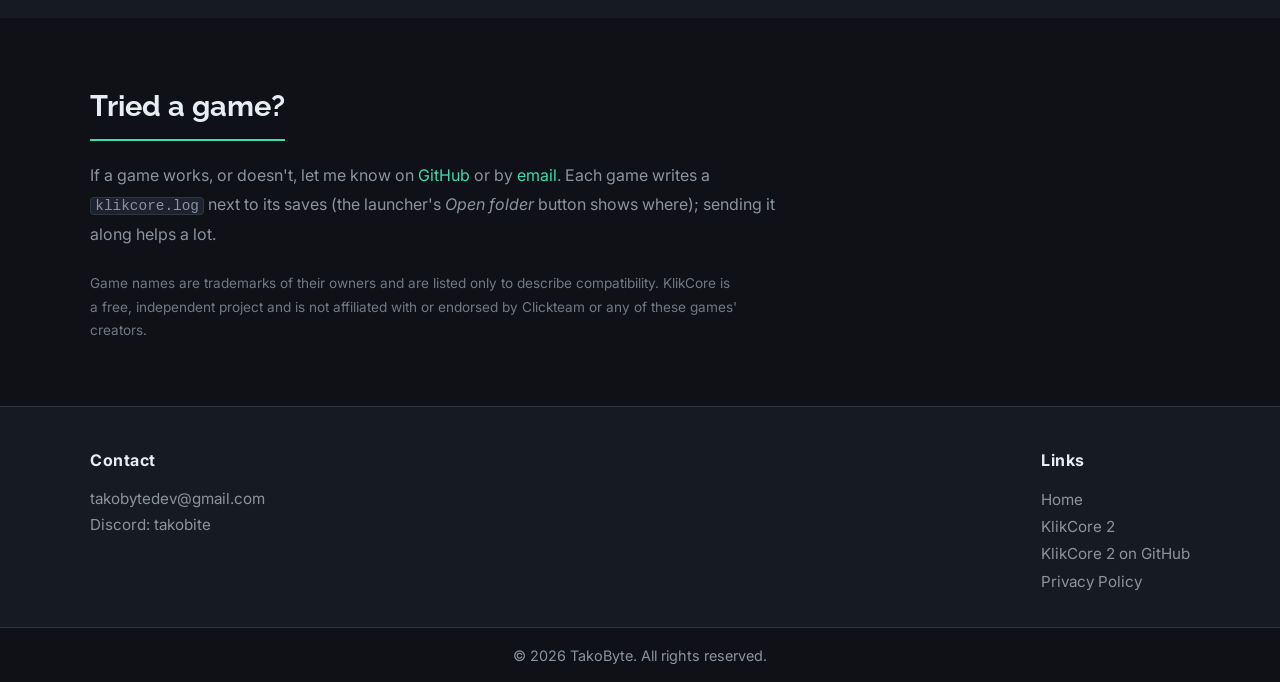
==== commit e783b6be: "KlikCore 2.0.7: library tools (sort, favourites, collections, compatibility), TV mode, play stats, s" ====
--- a/klikcore-compatibility.html
+++ b/klikcore-compatibility.html
@@ -47,7 +47,7 @@
         <a href="klikcore.html#download" class="btn">Download KlikCore</a>
         <a href="klikcore.html" class="btn btn-outline">About KlikCore</a>
       </div>
-      <p class="hero-note">Last updated November 2026 · KlikCore 2.0.6 · Windows 11, Steam Deck and Android</p>
+      <p class="hero-note">Last updated November 2026 · KlikCore 2.0.7 · Windows 11, Steam Deck and Android</p>
     </div>
   </section>
 
